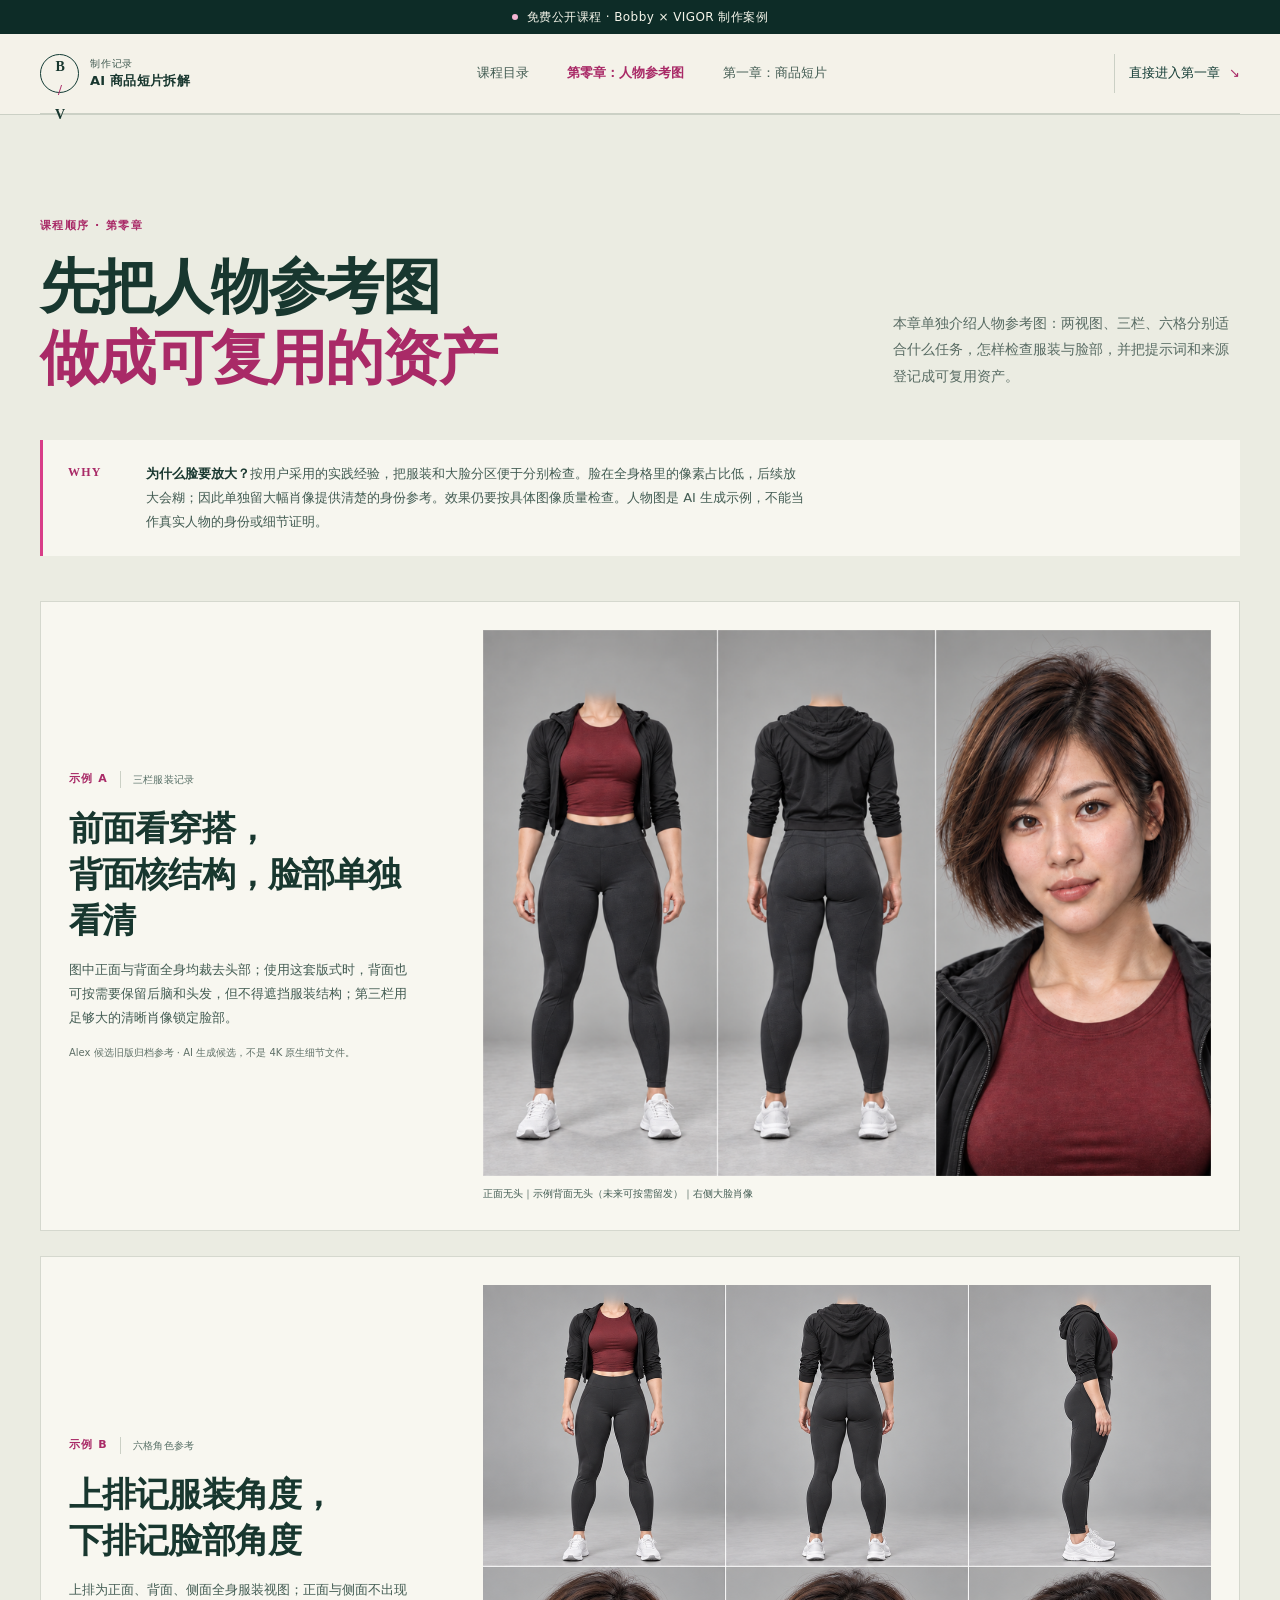
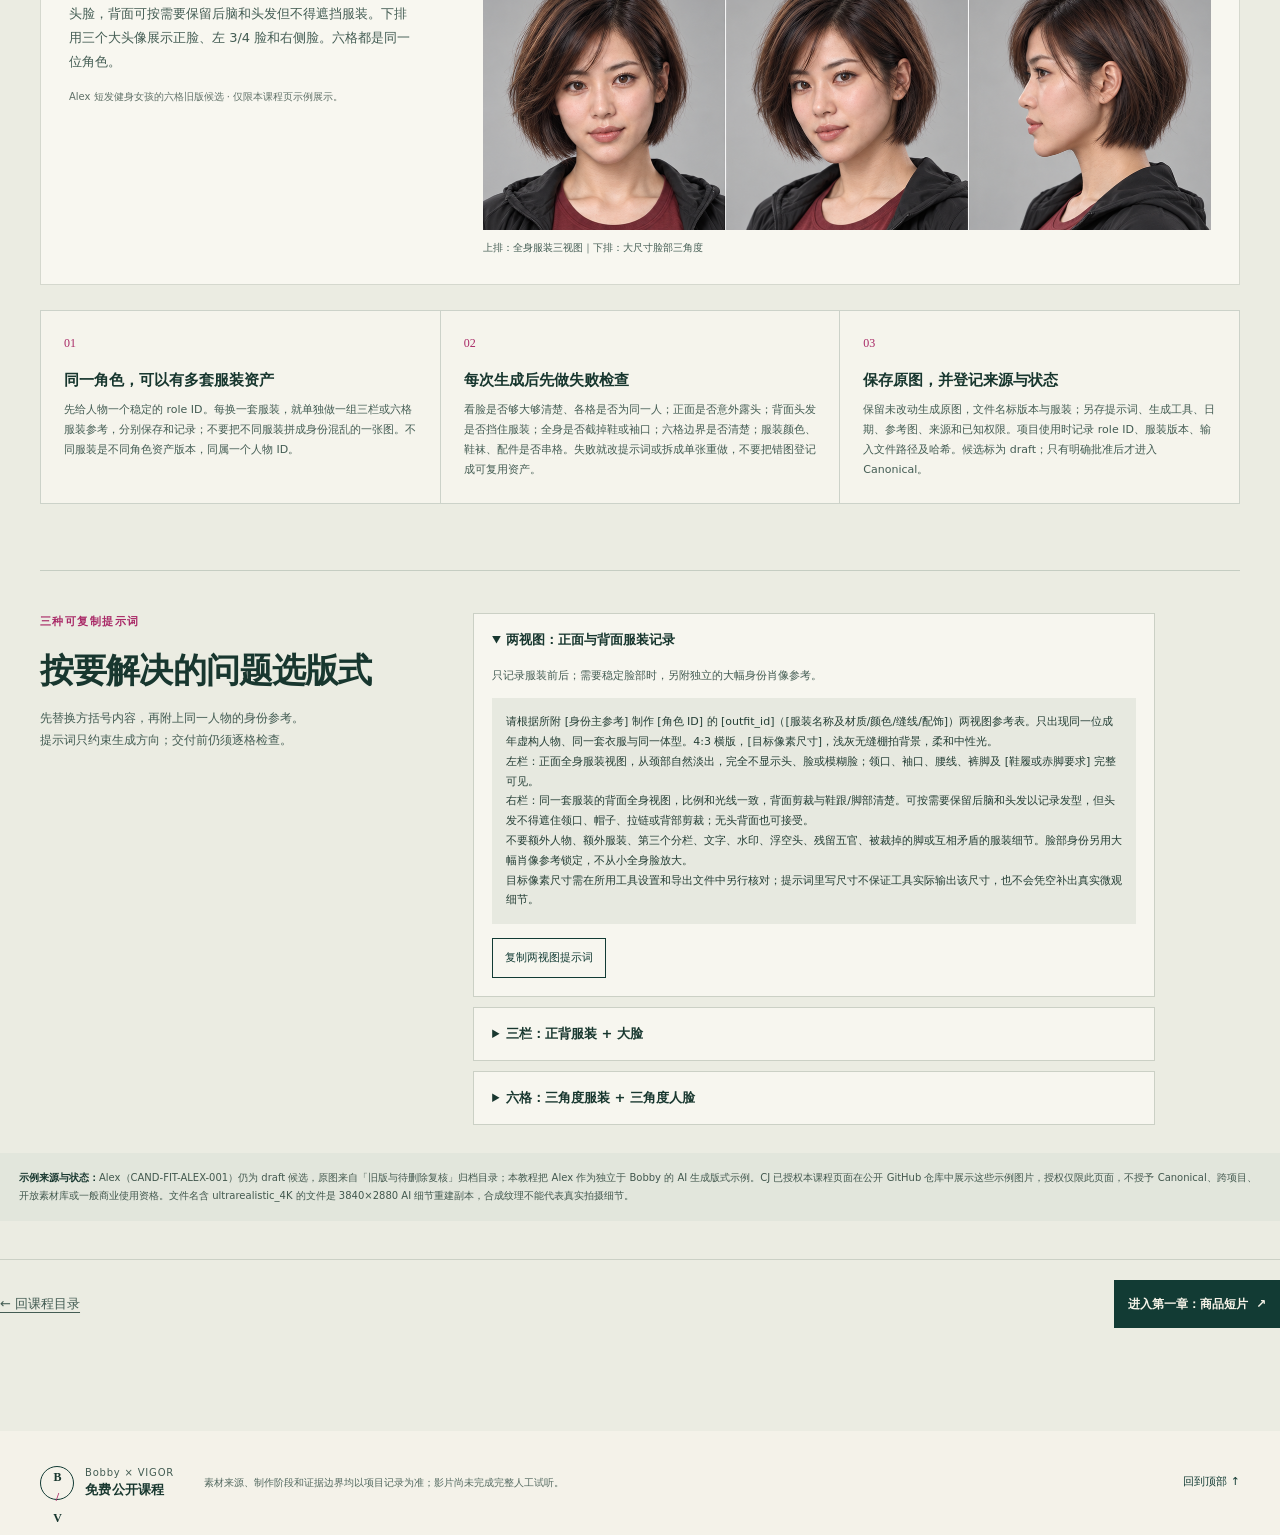
==== chapter-0.html @ bf4fc1f7 "Split free course into overview and two chapters" ====
<!doctype html>
<html lang="zh-Hans">
<head>
  <meta charset="utf-8">
  <meta name="viewport" content="width=device-width, initial-scale=1">
  <meta name="theme-color" content="#123b34">
  <meta name="description" content="免费课程第零章：学习两视图、三栏、六格人物参考图，保存提示词并检查可复用资产。">
  <title>第零章｜人物参考图做成可复用资产</title>
  <link rel="stylesheet" href="styles.css">
  <script src="script.js" defer></script>
</head>
<body>
  <a class="skip-link" href="#main">跳到正文</a>
  <div class="local-banner"><span class="local-dot" aria-hidden="true"></span>免费公开课程 · Bobby × VIGOR 制作案例</div>
  <header class="site-header">
    <a class="wordmark" href="index.html" aria-label="返回课程目录"><span class="wordmark-mark" aria-hidden="true">B<span>/</span>V</span><span class="wordmark-copy">制作记录<strong>AI 商品短片拆解</strong></span></a>
    <nav class="main-nav" aria-label="课程导航">
      <a href="index.html">课程目录</a>
      <a href="chapter-0.html" aria-current="page">第零章：人物参考图</a>
      <a href="chapter-1.html">第一章：商品短片</a>
    </nav>
    <a class="header-cta" href="chapter-1.html">直接进入第一章 <span aria-hidden="true">↘</span></a>
  </header>
  <main id="main">
<section class="chapter-zero" id="top" aria-labelledby="chapter0-title">
      <div class="page-wrap">
        <div class="section-heading chapter-heading">
          <div><p class="section-kicker">课程顺序 · 第零章</p><h1 id="chapter0-title">先把人物参考图<br><em>做成可复用的资产</em></h1></div>
          <p class="section-intro">本章单独介绍人物参考图：两视图、三栏、六格分别适合什么任务，怎样检查服装与脸部，并把提示词和来源登记成可复用资产。</p>
        </div>
        <div class="chapter-reason"><span class="reason-mark" aria-hidden="true">WHY</span><p><strong>为什么脸要放大？</strong>按用户采用的实践经验，把服装和大脸分区便于分别检查。脸在全身格里的像素占比低，后续放大会糊；因此单独留大幅肖像提供清楚的身份参考。效果仍要按具体图像质量检查。人物图是 AI 生成示例，不能当作真实人物的身份或细节证明。</p></div>
        <div class="reference-example-grid">
          <article class="reference-example">
            <div class="example-copy"><p class="comparison-index">示例 A <span>三栏服装记录</span></p><h2>前面看穿搭，<br>背面核结构，脸部单独看清</h2><p>图中正面与背面全身均裁去头部；使用这套版式时，背面也可按需要保留后脑和头发，但不得遮挡服装结构；第三栏用足够大的清晰肖像锁定脸部。</p><small>Alex 候选旧版归档参考 · AI 生成候选，不是 4K 原生细节文件。</small></div>
            <figure class="example-image"><button class="image-zoom" type="button" data-image="assets/Alex_旧版三栏候选示例_4K重建.png" data-caption="Alex 短发健身女孩的旧版三栏参考。归档候选示例；ultrarealistic_4K 文件是 AI 细节重建副本，并非原生真实 4K 拍摄素材。" aria-label="放大查看 Alex 旧版三栏服装参考"><img src="assets/Alex_旧版三栏候选示例_4K重建.png" alt="Alex 候选三栏参考：左侧正面与中间背面全身服装视图都裁去头部，右侧是较大的正面脸部肖像。" loading="lazy"></button><figcaption>正面无头｜示例背面无头（未来可按需留发）｜右侧大脸肖像</figcaption></figure>
          </article>
          <article class="reference-example">
            <div class="example-copy"><p class="comparison-index">示例 B <span>六格角色参考</span></p><h2>上排记服装角度，<br>下排记脸部角度</h2><p>上排为正面、背面、侧面全身服装视图；正面与侧面不出现头脸，背面可按需要保留后脑和头发但不得遮挡服装。下排用三个大头像展示正脸、左 3/4 脸和右侧脸。六格都是同一位角色。</p><small>Alex 短发健身女孩的六格旧版候选 · 仅限本课程页示例展示。</small></div>
            <figure class="example-image"><button class="image-zoom" type="button" data-image="assets/Alex_旧版六格候选示例.png" data-caption="Alex 短发健身女孩的六格旧版归档候选示例：上三格服装视图，下三格清晰脸部视图。该候选仍为 draft。" aria-label="放大查看 Alex 六格人物参考"><img src="assets/Alex_旧版六格候选示例.png" alt="Alex 候选六格参考：上排为正面、背面和侧面全身服装图，示例上排的正面、背面和侧面都裁去头部；下排是同一位短发女性的正脸、左四分之三侧脸和右侧脸大头像。" loading="lazy"></button><figcaption>上排：全身服装三视图｜下排：大尺寸脸部三角度</figcaption></figure>
          </article>
        </div>
        <div class="asset-rule-grid">
          <article><span>01</span><h2>同一角色，可以有多套服装资产</h2><p>先给人物一个稳定的 role ID。每换一套服装，就单独做一组三栏或六格服装参考，分别保存和记录；不要把不同服装拼成身份混乱的一张图。不同服装是不同角色资产版本，同属一个人物 ID。</p></article>
          <article><span>02</span><h2>每次生成后先做失败检查</h2><p>看脸是否够大够清楚、各格是否为同一人；正面是否意外露头；背面头发是否挡住服装；全身是否截掉鞋或袖口；六格边界是否清楚；服装颜色、鞋袜、配件是否串格。失败就改提示词或拆成单张重做，不要把错图登记成可复用资产。</p></article>
          <article><span>03</span><h2>保存原图，并登记来源与状态</h2><p>保留未改动生成原图，文件名标版本与服装；另存提示词、生成工具、日期、参考图、来源和已知权限。项目使用时记录 role ID、服装版本、输入文件路径及哈希。候选标为 draft；只有明确批准后才进入 Canonical。</p></article>
        </div>
        <div class="prompt-lessons"><div><p class="section-kicker">三种可复制提示词</p><h2>按要解决的问题选版式</h2><p>先替换方括号内容，再附上同一人物的身份参考。提示词只约束生成方向；交付前仍须逐格检查。</p></div><div class="prompt-card-list">
  <details class="prompt-fold prompt-course" open>
    <summary>两视图：正面与背面服装记录</summary>
    <div class="prompt-content"><p>只记录服装前后；需要稳定脸部时，另附独立的大幅身份肖像参考。</p><pre>请根据所附 [身份主参考] 制作 [角色 ID] 的 [outfit_id]（[服装名称及材质/颜色/缝线/配饰]）两视图参考表。只出现同一位成年虚构人物、同一套衣服与同一体型。4:3 横版，[目标像素尺寸]，浅灰无缝棚拍背景，柔和中性光。
左栏：正面全身服装视图，从颈部自然淡出，完全不显示头、脸或模糊脸；领口、袖口、腰线、裤脚及 [鞋履或赤脚要求] 完整可见。
右栏：同一套服装的背面全身视图，比例和光线一致，背面剪裁与鞋跟/脚部清楚。可按需要保留后脑和头发以记录发型，但头发不得遮住领口、帽子、拉链或背部剪裁；无头背面也可接受。
不要额外人物、额外服装、第三个分栏、文字、水印、浮空头、残留五官、被裁掉的脚或互相矛盾的服装细节。脸部身份另用大幅肖像参考锁定，不从小全身脸放大。
目标像素尺寸需在所用工具设置和导出文件中另行核对；提示词里写尺寸不保证工具实际输出该尺寸，也不会凭空补出真实微观细节。</pre><button class="copy-button" type="button">复制两视图提示词</button><span class="copy-status" role="status" aria-live="polite"></span></div>
  </details>
  <details class="prompt-fold prompt-course">
    <summary>三栏：正背服装 + 大脸</summary>
    <div class="prompt-content"><p>正面和背面各记一套服装，大脸肖像独占一栏，不从全身小脸裁切放大。</p><pre>请根据所附 [身份主参考] 与 [本套服装参考]，制作 [角色 ID] 的 [outfit_id] 三栏人物参考表。4:3 横版，[目标像素尺寸]；浅灰无缝棚拍背景、柔和中性光。三栏均为同一位成年虚构人物、同一发型肤色体型、同一套 [服装名称及细节]。
左栏：正面全身服装，从颈部自然淡出，不出现头或脸；完整显示领口到 [鞋履或赤脚要求]。
中栏：背面全身服装，可按需要显示后脑和头发，但不能遮住衣服结构；正背的颜色、版型、配饰一致。
右栏：独立拍摄的大幅清晰头肩肖像，展示同一人的脸、发际线、眼睛、皮肤与发型；人脸占据这一整栏的主要空间，不是从全身小脸裁切放大。
不添加其他人、其他衣服、文字、水印、浮空头、残留五官或缺失的手脚；保持自然可信的解剖和布料纹理。目标像素尺寸需另在生成工具和导出文件中核对，不能只凭“4K”字样推定实际分辨率或真实细节。</pre><button class="copy-button" type="button">复制三栏提示词</button><span class="copy-status" role="status" aria-live="polite"></span></div>
  </details>
  <details class="prompt-fold prompt-course">
    <summary>六格：三角度服装 + 三角度人脸</summary>
    <div class="prompt-content"><p>上排负责全身穿搭角度；下排用三张清楚的大脸参考稳定身份。</p><pre>请根据所附 [身份主参考] 与 [本套服装参考]，制作 [角色 ID] 的 [outfit_id] 六格参考表。4:3 横版，[目标像素尺寸]，严格 3 列 × 2 行，浅灰无缝棚拍背景、柔和中性光。六格只呈现同一位成年虚构人物、同一套 [服装名称及细节]、同一体型发型肤色。
上排为服装全身：左为正面，颈部以上自然淡出，完全无头无脸；中为背面，可按需要显示后脑和头发，但不能遮住领口、帽子或背部结构；右为侧面，颈部以上自然淡出、无脸。三格都要完整显示脚与 [鞋履或赤脚要求]，衣服颜色、版型、缝线、配饰互相一致。
下排为同一人的大幅清晰头肩肖像：正脸、左 3/4 脸、右侧脸。每张脸都足够大，可检查五官、发际线和皮肤细节；三张不是同一照片机械旋转，也不是从小全身脸放大。
不要文字、水印、额外人物、额外衣服、错格、浮空头、残留五官或裁掉的脚。逐格检查正面无头、背面头发不挡衣服、侧面无脸、脚部完整，三张大脸身份一致且足够清晰。目标像素尺寸需另在工具和导出文件中确认；AI 放大或重绘带来的纹理是合成细节。</pre><button class="copy-button" type="button">复制六格提示词</button><span class="copy-status" role="status" aria-live="polite"></span></div>
  </details>
</div>

        </div></div>
        <p class="example-rights-note"><strong>示例来源与状态：</strong>Alex（CAND-FIT-ALEX-001）仍为 draft 候选，原图来自「旧版与待删除复核」归档目录；本教程把 Alex 作为独立于 Bobby 的 AI 生成版式示例。CJ 已授权本课程页面在公开 GitHub 仓库中展示这些示例图片，授权仅限此页面，不授予 Canonical、跨项目、开放素材库或一般商业使用资格。文件名含 ultrarealistic_4K 的文件是 3840×2880 AI 细节重建副本，合成纹理不能代表真实拍摄细节。</p>
      </div>
        <div class="chapter-next-links"><a class="text-link" href="index.html">← 回课程目录</a><a class="button button-light" href="chapter-1.html">进入第一章：商品短片 <span aria-hidden="true">↗</span></a></div>
    </section>
  </main>
<footer class="site-footer page-wrap">
    <a class="wordmark footer-wordmark" href="#top"><span class="wordmark-mark" aria-hidden="true">B<span>/</span>V</span><span class="wordmark-copy">Bobby × VIGOR<strong>免费公开课程</strong></span></a>
    <p>素材来源、制作阶段和证据边界均以项目记录为准；影片尚未完成完整人工试听。</p>
    <a href="#top" class="back-top">回到顶部 ↑</a>
  </footer>
<dialog class="image-dialog" aria-label="图片放大查看">
    <div class="dialog-toolbar"><p class="dialog-caption">查看项目图片</p><button class="dialog-close" type="button" aria-label="关闭图片查看">关闭 <span aria-hidden="true">×</span></button></div>
    <img class="dialog-image" alt="">
  </dialog>
  <noscript><p class="noscript-note">图片放大和复制提示词需要开启 JavaScript；页面正文和影片控制仍可使用。</p></noscript>
</body>
</html>
---- styles.css ----
:root {
  color-scheme: light;
  --paper: #f4f2e9;
  --paper-deep: #e8e7dc;
  --ink: #18372f;
  --ink-soft: #435c53;
  --forest: #123b34;
  --forest-deep: #0d2c27;
  --forest-light: #dce7df;
  --pink: #d83d88;
  --pink-deep: #a92a67;
  --sky: #adcbd2;
  --line: #cbd0c5;
  --max: 1200px;
  --serif: "Noto Serif CJK SC", "Source Han Serif SC", "Songti SC", "STSong", Georgia, serif;
  --sans: system-ui, -apple-system, BlinkMacSystemFont, "Segoe UI", "Microsoft YaHei", sans-serif;
}

* { box-sizing: border-box; }
html { scroll-behavior: smooth; scroll-padding-top: 24px; }
body {
  margin: 0;
  background: var(--paper);
  color: var(--ink);
  font-family: var(--sans);
  font-size: 16px;
  line-height: 1.7;
  text-rendering: optimizeLegibility;
}
::selection { background: var(--forest); color: var(--paper); }
button, a { font: inherit; }
a { color: inherit; text-underline-offset: .22em; }
a:hover { text-decoration-thickness: 2px; }
button:focus-visible, a:focus-visible, summary:focus-visible, video:focus-visible {
  outline: 3px solid var(--pink-deep);
  outline-offset: 4px;
}
img, video { display: block; max-width: 100%; }
figure { margin: 0; }
.page-wrap { width: min(var(--max), calc(100% - 72px)); margin-inline: auto; }
.skip-link {
  position: absolute; z-index: 20; left: 16px; top: 8px; transform: translateY(-160%);
  padding: 10px 14px; background: var(--forest); color: var(--paper); border-radius: 2px;
}
.skip-link:focus { transform: translateY(0); }
.local-banner {
  display: flex; justify-content: center; align-items: center; gap: 9px;
  min-height: 34px; padding: 5px 16px; background: var(--forest-deep); color: #f5f5ea;
  font-size: 12px; letter-spacing: .035em; text-align: center;
}
.local-dot { width: 6px; height: 6px; flex: none; border-radius: 50%; background: #f4b5d3; }
.site-header {
  width: min(var(--max), calc(100% - 72px)); height: 80px; margin-inline: auto;
  display: flex; align-items: center; justify-content: space-between; gap: 24px;
  border-bottom: 1px solid var(--line);
}
.wordmark { display: inline-flex; align-items: center; gap: 11px; text-decoration: none; flex: none; }
.wordmark-mark {
  display: grid; place-items: center; width: 39px; height: 39px; border: 1px solid var(--forest);
  border-radius: 50%; font-family: var(--serif); font-size: 14px; font-weight: 700; letter-spacing: -.08em;
}
.wordmark-mark span { color: var(--pink-deep); }
.wordmark-copy { display: flex; flex-direction: column; color: var(--ink-soft); font-size: 10px; line-height: 1.3; letter-spacing: .08em; }
.wordmark-copy strong { margin-top: 3px; color: var(--ink); font-size: 13px; letter-spacing: .02em; }
.main-nav { display: flex; align-items: center; gap: clamp(20px, 3vw, 44px); }
.main-nav a { color: var(--ink-soft); text-decoration: none; font-size: 13px; }
.main-nav a:hover { color: var(--pink-deep); }
.header-cta { padding: 8px 0 8px 14px; border-left: 1px solid var(--line); color: var(--forest); font-size: 13px; text-decoration: none; white-space: nowrap; }
.header-cta span { padding-left: 5px; color: var(--pink-deep); }

.hero {
  display: grid; grid-template-columns: minmax(0, .94fr) minmax(0, 1.06fr); gap: clamp(40px, 7vw, 95px);
  align-items: center; padding-block: clamp(64px, 8.5vw, 112px) clamp(86px, 10vw, 136px);
}
.hero-kicker, .section-kicker {
  margin: 0 0 16px; color: var(--pink-deep); font-size: 11px; font-weight: 700; letter-spacing: .13em; text-transform: uppercase;
}
.hero-kicker { display: flex; align-items: center; gap: 12px; }
.kicker-rule { width: 38px; height: 1px; background: var(--pink-deep); }
h1, h2, h3, p { margin-top: 0; }
h1, h2, .hero-stamp b { font-family: var(--serif); font-weight: 600; }
.hero h1 {
  max-width: 650px; margin-bottom: 24px; font-size: clamp(47px, 5.7vw, 74px); line-height: 1.16; letter-spacing: -.045em;
}
h1 em, h2 em { color: var(--pink-deep); font-style: normal; }
.hero-deck { max-width: 50ch; margin-bottom: 28px; color: var(--ink-soft); font-size: 17px; line-height: 1.8; }
.hero-actions { display: flex; align-items: center; gap: 24px; flex-wrap: wrap; }
.button { min-height: 48px; display: inline-flex; align-items: center; justify-content: center; gap: 14px; padding: 0 19px; text-decoration: none; font-size: 13px; font-weight: 700; }
.button-light { background: var(--forest); color: #fffdf4; }
.button-light:hover { background: var(--forest-deep); }
.text-link { color: var(--ink-soft); font-size: 13px; text-underline-offset: 4px; }
.timeline-note { margin-top: 45px; padding-top: 19px; border-top: 1px solid var(--line); }
.timeline-track { display: grid; grid-template-columns: repeat(4, 1fr); height: 4px; margin-bottom: 12px; background: #d7d8ce; }
.timeline-track i { position: relative; background: var(--forest); }
.timeline-track i:not(:last-child)::after { content: ""; position: absolute; top: -3px; right: -1px; width: 10px; height: 10px; border: 2px solid var(--paper); border-radius: 50%; background: var(--pink); }
.timeline-labels { display: grid; grid-template-columns: repeat(4, 1fr); gap: 8px; }
.timeline-labels span { color: var(--ink-soft); font-size: 10px; line-height: 1.5; }
.timeline-labels b { display: block; margin-bottom: 2px; color: var(--ink); font-size: 12px; font-variant-numeric: tabular-nums; }
.timeline-note small { display: block; margin-top: 12px; color: #52685f; font-size: 10px; }
.hero-visual { position: relative; min-height: 470px; display: grid; grid-template-columns: 1.18fr .82fr; gap: 14px; align-items: center; }
.photo-frame { position: relative; padding: 8px; background: #fffef7; box-shadow: 0 18px 45px rgb(24 55 47 / .12); }
.photo-frame .image-zoom { background: #e8eee8; }
.hero-portrait { z-index: 1; transform: rotate(-2deg); align-self: start; margin-top: 28px; }
.hero-portrait img { aspect-ratio: 16 / 9; object-fit: cover; }
.hero-output { z-index: 2; transform: rotate(2deg); align-self: end; margin-bottom: 30px; }
.hero-output img { aspect-ratio: 9 / 16; object-fit: cover; }
.photo-frame figcaption { display: flex; justify-content: space-between; gap: 6px; padding: 8px 2px 0; color: var(--ink-soft); font-size: 9px; line-height: 1.4; }
.photo-frame figcaption span { color: var(--pink-deep); font-weight: 700; white-space: nowrap; }
.hero-stamp {
  position: absolute; z-index: 3; left: 44%; top: 43%; width: 136px; height: 136px; padding: 18px 12px;
  display: flex; align-items: center; justify-content: center; flex-direction: column;
  border: 1px solid rgb(244 242 233 / .55); border-radius: 50%; background: var(--forest); color: #f8f5eb;
  box-shadow: 0 8px 20px rgb(18 59 52 / .18); text-align: center; transform: rotate(-8deg);
}
.hero-stamp span { font-size: 10px; letter-spacing: .08em; }
.hero-stamp b { color: #f3a8cd; font-size: 25px; line-height: 1.2; }
.hero-stamp i { max-width: 14ch; margin-top: 6px; font-size: 9px; font-style: normal; line-height: 1.4; }
.image-zoom { position: relative; display: block; width: 100%; padding: 0; overflow: hidden; border: 0; background: #e7e8df; color: inherit; cursor: zoom-in; text-align: left; }
.image-zoom img { width: 100%; height: auto; transition: transform .3s ease; }
.image-zoom:hover img { transform: scale(1.018); }

.section-dark { background: var(--forest); color: #f6f3e9; }
.video-section { padding-block: clamp(72px, 8vw, 110px) clamp(74px, 8vw, 108px); }
.section-heading { display: flex; align-items: end; justify-content: space-between; gap: 50px; margin-bottom: 46px; }
.section-heading h1, .section-heading h2 { margin: 0; font-size: clamp(38px, 5vw, 59px); line-height: 1.2; letter-spacing: -.035em; }
.section-intro { max-width: 39ch; margin: 0 0 4px; color: #586b63; font-size: 14px; line-height: 1.9; }
.heading-inverse .section-kicker { color: #f2a3c9; }
.heading-inverse h2 { color: #f7f4e9; }
.heading-inverse h2 em { color: #f2a3c9; }
.heading-inverse .section-intro { color: #e0e8df; }
.film-grid { display: grid; grid-template-columns: repeat(2, minmax(0, 1fr)); gap: clamp(28px, 6vw, 82px); }
.film-entry { min-width: 0; }
.film-meta { display: flex; align-items: center; justify-content: space-between; gap: 10px; margin-bottom: 13px; color: #d5e0d6; font-size: 11px; }
.film-stage { color: #f2a3c9; font-weight: 700; letter-spacing: .08em; }
.film-entry-final .film-stage { color: #f2a3c9; }
.video-shell { position: relative; width: min(100%, 340px); margin-inline: auto; overflow: hidden; background: #0b211c; box-shadow: 0 20px 36px rgb(0 0 0 / .16); }
.video-shell video { width: 100%; aspect-ratio: 9 / 16; object-fit: contain; background: #0b211c; }
.video-corner { position: absolute; top: 12px; left: 12px; padding: 4px 8px; background: #e7e5da; color: var(--forest); font-size: 10px; font-weight: 700; pointer-events: none; }
.video-corner-final { background: #f3a8cd; }
.film-entry h3 { max-width: 34ch; margin: 22px 0 8px; color: #f6f3e9; font-family: var(--serif); font-size: clamp(20px, 2.2vw, 25px); font-weight: 600; line-height: 1.45; }
.film-entry p { max-width: 54ch; margin-bottom: 13px; color: #e0e8df; font-size: 13px; line-height: 1.8; }
.film-takeaway { display: flex; gap: 9px; align-items: baseline; color: #f2a3c9; font-size: 12px; }
.film-takeaway span { font-size: 17px; }
.video-footnote { margin: 40px 0 0; padding-top: 14px; border-top: 1px solid rgb(229 236 226 / .25); color: #d9e4db; font-size: 11px; }

.difference-section { padding-block: clamp(78px, 9vw, 126px) clamp(88px, 10vw, 140px); }
.difference-section > .section-heading { margin-bottom: 68px; }
.comparison { display: grid; grid-template-columns: minmax(225px, .72fr) minmax(0, 1.28fr); gap: clamp(30px, 6vw, 80px); padding-block: 34px 52px; border-top: 1px solid var(--line); }
.comparison-copy { align-self: center; }
.comparison-index { display: flex; align-items: center; gap: 12px; margin-bottom: 17px; color: var(--pink-deep); font-size: 11px; font-weight: 800; letter-spacing: .1em; }
.comparison-index span { padding-left: 12px; border-left: 1px solid var(--line); color: #587067; font-size: 10px; font-weight: 500; letter-spacing: .03em; }
.comparison h3 { margin-bottom: 13px; font-family: var(--serif); font-size: clamp(23px, 2.6vw, 31px); font-weight: 600; line-height: 1.45; letter-spacing: -.025em; }
.comparison-copy > p:not(.comparison-index) { max-width: 43ch; margin-bottom: 12px; color: var(--ink-soft); font-size: 13px; line-height: 1.9; }
.comparison-copy .caption-source { padding-top: 12px; border-top: 1px solid var(--line); color: #52685f !important; font-size: 11px !important; }
.comparison-visual { min-width: 0; }
.comparison-wide { padding: 8px; border: 1px solid var(--line); background: #eeeee5; }
.comparison-wide .image-zoom img { width: 100%; aspect-ratio: 720 / 696; object-fit: contain; }
.zoom-hint { position: absolute; right: 10px; bottom: 10px; padding: 4px 8px; background: var(--forest); color: #fffdf4; font-size: 10px; opacity: .95; }
.comparison-wide figcaption { display: flex; justify-content: space-between; flex-wrap: wrap; gap: 4px 16px; padding: 9px 3px 1px; color: var(--ink-soft); font-size: 10px; }
.comparison-wide figcaption span { color: var(--ink); font-weight: 700; }
.comparison-product { grid-template-columns: minmax(225px, .72fr) minmax(0, 1.28fr); }
.pair-grid { display: grid; grid-template-columns: 1fr 1fr; gap: clamp(14px, 2.5vw, 30px); align-items: start; }
.pair-figure { min-width: 0; }
.pair-figure .image-zoom { border-bottom: 2px solid var(--forest); }
.pair-figure:first-child .image-zoom img { aspect-ratio: 1 / 1; object-fit: contain; background: #fff; }
.pair-figure:nth-child(2) .image-zoom img { aspect-ratio: 1672 / 941; object-fit: contain; background: #fff; }
.pair-figure figcaption, .reference-tile figcaption, .output-tile figcaption, .step-photo figcaption, .edit-stills figcaption, .ratio-image figcaption { padding-top: 9px; color: var(--ink-soft); font-size: 11px; line-height: 1.6; }
.pair-tag { display: inline-block; margin-right: 6px; color: var(--forest); font-size: 10px; font-weight: 800; }
.pair-tag-pink { color: var(--pink-deep); }
.comparison-scene { grid-template-columns: minmax(225px, .72fr) minmax(0, 1.28fr); }
.scene-pair { display: grid; grid-template-columns: minmax(0, 1.1fr) 28px minmax(130px, .7fr); align-items: center; gap: 12px; }
.reference-stack { display: grid; gap: 12px; }
.reference-tile { display: grid; grid-template-columns: minmax(100px, .72fr) 1fr; align-items: center; gap: 12px; }
.reference-tile .image-zoom { border: 1px solid var(--line); }
.reference-tile:first-child .image-zoom img { aspect-ratio: 2752 / 1536; object-fit: cover; }
.reference-tile:nth-child(2) .image-zoom img { aspect-ratio: 16 / 9; object-fit: cover; }
.reference-tile figcaption { padding: 0; color: var(--ink); font-weight: 700; }
.compare-arrow { display: grid; place-items: center; width: 28px; height: 28px; border: 1px solid var(--pink-deep); border-radius: 50%; color: var(--pink-deep); font-size: 16px; }
.output-tile .image-zoom { border: 1px solid var(--line); }
.output-tile .image-zoom img { aspect-ratio: 9 / 16; object-fit: cover; }
.output-tile figcaption { max-width: 25ch; }
.ratio-note { display: grid; grid-template-columns: minmax(140px, .3fr) 1fr; gap: clamp(26px, 6vw, 72px); align-items: center; margin-top: 28px; padding: 28px clamp(24px, 5vw, 58px); background: #e9ece2; }
.ratio-image { width: 100%; max-width: 200px; max-height: 300px; justify-self: center; overflow: hidden; background: #fff; }
.ratio-image .image-zoom img { width: 100%; max-height: 300px; object-fit: contain; }
.ratio-note .section-kicker { margin-bottom: 9px; }
.ratio-note h3 { margin-bottom: 10px; font-family: var(--serif); font-size: clamp(21px, 2.5vw, 29px); font-weight: 600; line-height: 1.5; }
.ratio-note p:last-child { max-width: 61ch; margin-bottom: 0; color: var(--ink-soft); font-size: 13px; }

.method-section { padding-block: clamp(76px, 8vw, 112px) clamp(84px, 9vw, 125px); background: #e9ece2; }
.method-heading { margin-bottom: 36px; }
.steps { margin: 0; padding: 0; list-style: none; border-top: 1px solid #bfc9bd; }
.step { display: grid; grid-template-columns: 235px minmax(0, 1fr); gap: clamp(24px, 6vw, 76px); padding: 34px 0 40px; border-bottom: 1px solid #bfc9bd; }
.step-index { position: relative; align-self: start; display: flex; flex-direction: column; padding-left: 49px; }
.step-index > span { position: absolute; left: 0; top: -7px; color: var(--pink-deep); font-family: var(--serif); font-size: 29px; font-weight: 700; font-variant-numeric: tabular-nums; }
.step-index b { color: var(--ink); font-size: 14px; }
.step-index i { margin-top: 5px; color: #5e736a; font-family: Georgia, serif; font-size: 11px; font-style: italic; }
.step-body { min-width: 0; }
.step-lede { max-width: 67ch; }
.step-lede h3 { margin: 0 0 9px; font-family: var(--serif); font-size: clamp(22px, 2.7vw, 30px); font-weight: 600; line-height: 1.45; }
.step-lede > p { margin-bottom: 20px; color: var(--ink-soft); font-size: 14px; line-height: 1.85; }
.step-detail-grid { display: grid; grid-template-columns: repeat(4, minmax(0, 1fr)); gap: 0 18px; margin-top: 23px; border-top: 1px solid #bdc8bc; }
.step-detail-grid > div { padding-top: 12px; }
.step-detail-grid b { color: var(--pink-deep); font-size: 10px; letter-spacing: .04em; }
.step-detail-grid p { margin: 5px 0 0; color: var(--ink-soft); font-size: 11px; line-height: 1.65; }
.step-photo { width: min(100%, 470px); margin: 14px 0 6px; }
.step-photo .image-zoom { border: 1px solid #c8d0c4; }
.step-photo .image-zoom img { aspect-ratio: 1672 / 941; object-fit: contain; background: #fff; }
.step-photo-wide { width: min(100%, 610px); }
.step-photo-wide .image-zoom img { aspect-ratio: 720 / 696; object-fit: contain; }
.proof-inline { margin: 18px 0 0; padding: 11px 14px; background: #dce7df; color: var(--ink-soft); font-size: 11px; line-height: 1.7; }
.proof-inline strong { color: var(--ink); }
.reference-gap { display: grid; grid-template-columns: minmax(0, 1fr) minmax(150px, 190px); gap: 22px; margin: 25px 0 0; padding: 20px; border: 1px solid #bfc9bd; background: #f5f4ed; }
.reference-gap-kicker { margin: 0 0 5px; color: var(--pink-deep); font-size: 10px; font-weight: 700; letter-spacing: .04em; }
.reference-gap h4 { margin: 0 0 9px; color: var(--forest); font-family: var(--serif); font-size: clamp(19px, 2.2vw, 25px); font-weight: 600; line-height: 1.4; }
.reference-gap-copy > p:not(.reference-gap-kicker) { margin: 0; color: var(--ink-soft); font-size: 12px; line-height: 1.75; }
.reference-shot-list { display: grid; gap: 0; margin: 13px 0 0; padding: 0; list-style: none; }
.reference-shot-list li { display: grid; grid-template-columns: 76px minmax(0, 1fr); gap: 10px; padding: 8px 0; border-top: 1px solid #d5ddd1; color: var(--ink-soft); font-size: 11px; line-height: 1.6; }
.reference-shot-list b { color: var(--forest); }
.reference-gap-still { align-self: start; margin: 0; }
.reference-gap-still .image-zoom { border: 1px solid #c8d0c4; }
.reference-gap-still .image-zoom img { width: 100%; aspect-ratio: 4 / 5; object-fit: cover; object-position: center 56%; }
.reference-gap-still figcaption { padding-top: 8px; color: var(--ink-soft); font-size: 10px; line-height: 1.6; }
.shot-ribbon { display: flex; flex-wrap: wrap; align-items: center; gap: 6px 11px; margin: 21px 0 11px; padding: 13px 15px; border: 1px solid #bdc8bc; background: #f4f2e9; color: var(--ink); font-size: 11px; }
.shot-ribbon i { color: var(--pink-deep); font-size: 17px; font-style: normal; }
.prompt-fold { max-width: 67ch; margin-top: 19px; border-top: 1px solid #bdc8bc; border-bottom: 1px solid #bdc8bc; }
.prompt-fold summary { padding: 12px 0; color: var(--forest); font-size: 12px; font-weight: 700; cursor: pointer; }
.prompt-content { padding: 2px 0 15px; }
.prompt-content p { margin: 0 0 10px; color: var(--ink-soft); font-size: 12px; line-height: 1.8; }
.copy-button { min-height: 40px; padding: 7px 12px; border: 1px solid var(--forest); background: transparent; color: var(--forest); cursor: pointer; font-size: 11px; }
.copy-button:hover { background: var(--forest); color: #fffdf4; }
.copy-status { display: inline-block; min-height: 1em; margin-left: 10px; color: var(--forest); font-size: 11px; }
.evidence-warning { max-width: 67ch; margin: 18px 0 0; padding: 13px 15px; background: #f3e9e8; color: #513a38; font-size: 11px; line-height: 1.75; }
.evidence-warning a { color: #772b4c; font-weight: 700; }
.edit-stills { display: grid; grid-template-columns: repeat(3, minmax(0, 1fr)); gap: 14px; margin: 14px 0 8px; }
.edit-stills .image-zoom { border: 1px solid #c8d0c4; }
.edit-stills img { aspect-ratio: 9 / 16; object-fit: cover; }

.checklist-section { display: grid; grid-template-columns: minmax(230px, .75fr) minmax(0, 1.25fr); gap: clamp(45px, 9vw, 120px); padding-block: clamp(82px, 9vw, 128px); }
.checklist-intro h2 { margin-bottom: 17px; font-family: var(--serif); font-size: clamp(35px, 4.3vw, 51px); font-weight: 600; line-height: 1.28; letter-spacing: -.035em; }
.checklist-intro > p:last-child { max-width: 34ch; color: var(--ink-soft); font-size: 13px; }
.checklist { margin: 0; padding: 0; list-style: none; border-top: 1px solid var(--line); }
.checklist li { display: grid; grid-template-columns: 37px 1fr 20px; align-items: center; gap: 10px; min-height: 65px; border-bottom: 1px solid var(--line); }
.checklist li > span { color: var(--pink-deep); font-family: Georgia, serif; font-size: 12px; font-variant-numeric: tabular-nums; }
.checklist li b { display: block; color: var(--ink); font-size: 13px; }
.checklist li small { display: block; color: var(--ink-soft); font-size: 11px; line-height: 1.5; }
.checklist li > i { color: #567167; font-size: 17px; font-style: normal; }

.resources-section { padding-block: clamp(62px, 7.5vw, 100px); }
.resource-layout { display: grid; grid-template-columns: minmax(0, .85fr) minmax(0, 1.15fr); gap: clamp(40px, 8vw, 115px); align-items: start; }
.resources-section .section-kicker { color: #f2a3c9; }
.resources-section h2 { margin-bottom: 20px; color: #f7f4e9; font-size: clamp(36px, 4.4vw, 53px); line-height: 1.28; letter-spacing: -.035em; }
.resources-section h2 em { color: #f2a3c9; }
.resource-lede { max-width: 38ch; color: #e0e8df; font-size: 13px; line-height: 1.8; }
.resource-list { border-top: 1px solid rgb(229 236 226 / .35); }
.resource-link { display: grid; grid-template-columns: 35px 1fr 24px; align-items: center; gap: 11px; min-height: 76px; border-bottom: 1px solid rgb(229 236 226 / .35); color: #f6f3e9; text-decoration: none; }
.resource-link > span:first-child { color: #f2a3c9; font-family: Georgia, serif; font-size: 12px; }
.resource-link b { display: block; font-size: 13px; }
.resource-link small { display: block; margin-top: 3px; color: #dbe5dc; font-size: 10px; line-height: 1.5; }
.resource-link > i { color: #f2a3c9; font-size: 17px; font-style: normal; text-align: right; }
.resource-link:hover b { text-decoration: underline; text-underline-offset: 4px; }
.resource-affiliate { background: rgb(255 255 255 / .035); }
.resource-disclaimer { max-width: 66ch; margin: 13px 0 0; color: #d2dfd5; font-size: 10px; line-height: 1.75; }
.site-footer { display: grid; grid-template-columns: auto 1fr auto; align-items: center; gap: 30px; min-height: 104px; }
.footer-wordmark .wordmark-mark { width: 34px; height: 34px; font-size: 12px; }
.site-footer > p { max-width: 60ch; margin: 0; color: #52685f; font-size: 10px; }
.back-top { color: var(--forest); font-size: 11px; text-decoration: none; white-space: nowrap; }
.image-dialog { width: min(94vw, 1060px); max-width: none; max-height: 94dvh; padding: 14px; border: 1px solid var(--line); background: #f4f2e9; color: var(--ink); box-shadow: 0 24px 90px rgb(0 0 0 / .3); }
.image-dialog::backdrop { background: rgb(7 20 16 / .82); }
.dialog-toolbar { display: flex; justify-content: space-between; align-items: center; gap: 15px; padding: 0 0 11px; }
.dialog-caption { margin: 0; color: var(--ink-soft); font-size: 12px; }
.dialog-close { min-width: 70px; min-height: 42px; padding: 7px 10px; border: 1px solid var(--forest); background: var(--forest); color: #fffdf4; cursor: pointer; font-size: 11px; }
.dialog-close span { padding-left: 6px; font-size: 17px; vertical-align: -1px; }
.dialog-image { max-width: 100%; max-height: calc(94dvh - 82px); margin-inline: auto; object-fit: contain; }
.noscript-note { padding: 12px 18px; background: #f8e9ef; color: var(--ink); font-size: 12px; }

.chapter-zero { padding-block: clamp(68px, 8vw, 108px); background: #ebece2; border-top: 1px solid var(--line); }
.chapter-heading h1, .chapter-heading h2 { max-width: 700px; }
.chapter-reason { display: grid; grid-template-columns: 58px 1fr; gap: 20px; align-items: start; margin: 0 0 45px; padding: 22px 25px; border-left: 3px solid var(--pink); background: #f7f6ef; }
.chapter-reason p { max-width: 80ch; margin: 0; color: var(--ink-soft); font-size: 13px; line-height: 1.85; }
.chapter-reason strong { color: var(--ink); }
.reason-mark { color: var(--pink-deep); font-family: Georgia, serif; font-size: 12px; font-weight: 700; letter-spacing: .1em; }
.reference-example-grid { display: grid; gap: 25px; }
.reference-example { display: grid; grid-template-columns: minmax(220px, .65fr) minmax(0, 1.35fr); gap: clamp(24px, 5vw, 68px); align-items: center; padding: 28px; background: #f8f7f0; border: 1px solid #d5d8ce; }
.example-copy h2, .prompt-lessons h2 { margin: 0 0 14px; font-family: var(--serif); font-size: clamp(24px, 3vw, 34px); line-height: 1.35; letter-spacing: -.025em; }
.example-copy p:not(.comparison-index) { margin: 0 0 14px; color: var(--ink-soft); font-size: 13px; line-height: 1.85; }
.example-copy small { display: block; color: #607168; font-size: 10px; line-height: 1.7; }
.example-image { min-width: 0; }
.example-image .image-zoom { background: #dfe1dd; }
.example-image img { max-height: 600px; width: 100%; object-fit: contain; }
.example-image figcaption { margin-top: 9px; color: var(--ink-soft); font-size: 10px; }
.asset-rule-grid { display: grid; grid-template-columns: repeat(3, minmax(0, 1fr)); gap: 1px; margin-top: 25px; background: #ccd2c9; border: 1px solid #ccd2c9; }
.asset-rule-grid article { padding: 22px 23px 24px; background: #f5f4ec; }
.asset-rule-grid article > span { display: block; margin-bottom: 15px; color: var(--pink-deep); font-family: Georgia, serif; font-size: 12px; }
.asset-rule-grid h2 { margin: 0 0 9px; font-size: 15px; line-height: 1.5; }
.asset-rule-grid p { margin: 0; color: var(--ink-soft); font-size: 11px; line-height: 1.8; }
.prompt-lessons { display: grid; grid-template-columns: minmax(210px, .65fr) minmax(0, 1.35fr); gap: clamp(24px, 5vw, 68px); margin-top: 66px; padding-top: 42px; border-top: 1px solid #c5cdc2; }
.prompt-lessons > div:first-child > p:last-child { max-width: 35ch; color: var(--ink-soft); font-size: 12px; line-height: 1.8; }
.prompt-card-list { display: grid; gap: 10px; }
.prompt-course { margin: 0; border: 1px solid #cbd0c5; background: #f7f6ef; }
.prompt-course summary { padding: 15px 18px; color: var(--ink); font-size: 13px; font-weight: 700; }
.prompt-course .prompt-content { padding: 0 18px 18px; }
.prompt-course .prompt-content > p { color: var(--ink-soft); font-size: 11px; }
.prompt-course pre { max-height: 270px; overflow: auto; margin: 12px 0; padding: 14px; background: #e7e9e0; color: #243e35; white-space: pre-wrap; overflow-wrap: anywhere; font: 11px/1.8 var(--sans); }
.prompt-course .copy-button { margin-top: 2px; }
.example-rights-note { margin: 28px 0 0; padding: 16px 19px; background: #e2e6dc; color: #42584e; font-size: 10px; line-height: 1.8; }
.example-rights-note strong { color: var(--ink); }
.chapter-one-band { padding-block: 65px 68px; background: var(--forest); color: #f5f4e9; }
.chapter-one-band .section-kicker { margin-bottom: 11px; color: #f2a3c9; }
.chapter-one-band h2 { margin: 0 0 14px; font-family: var(--serif); font-size: clamp(36px, 5vw, 56px); line-height: 1.24; }
.chapter-one-band h2 em { color: #f2a3c9; }
.chapter-one-band p:last-child { max-width: 65ch; margin: 0; color: #e0e8df; font-size: 13px; line-height: 1.8; }
@media (min-width: 1500px) {
  :root { --max: 1260px; }
}
@media (max-width: 900px) {
  .page-wrap, .site-header { width: min(var(--max), calc(100% - 48px)); }
  .main-nav { gap: 17px; }
  .main-nav a { font-size: 12px; }
  .hero { gap: 38px; }
  .hero-visual { min-height: 390px; }
  .hero-stamp { width: 112px; height: 112px; left: 41%; top: 42%; }
  .hero-stamp b { font-size: 21px; }
  .comparison { grid-template-columns: minmax(190px, .65fr) minmax(0, 1.35fr); gap: 30px; }
  .step { grid-template-columns: 185px minmax(0, 1fr); gap: 28px; }
  .step-detail-grid { grid-template-columns: repeat(2, minmax(0, 1fr)); }
  .step-detail-grid > div:nth-child(n+3) { margin-top: 9px; }
  .checklist-section { gap: 45px; }
}
@media (max-width: 680px) {
  .chapter-zero { padding-block: 60px 66px; }
  .chapter-heading { margin-bottom: 28px; }
  .chapter-heading h1, .chapter-heading h2 { font-size: clamp(36px, 10vw, 48px); }
  .chapter-reason { grid-template-columns: 1fr; gap: 7px; margin-bottom: 26px; padding: 17px; }
  .reference-example { grid-template-columns: 1fr; gap: 16px; padding: 17px; }
  .example-copy h2 { font-size: 24px; }
  .example-copy p:not(.comparison-index) { font-size: 12px; }
  .example-image img { max-height: none; }
  .asset-rule-grid { grid-template-columns: 1fr; }
  .asset-rule-grid article { padding: 18px; }
  .prompt-lessons { grid-template-columns: 1fr; gap: 14px; margin-top: 43px; padding-top: 30px; }
  .prompt-lessons h2 { font-size: 25px; }
  .prompt-course summary { padding: 13px 14px; font-size: 12px; }
  .prompt-course .prompt-content { padding: 0 14px 15px; }
  .prompt-course pre { max-height: 250px; font-size: 10px; }
  .example-rights-note { margin-top: 18px; padding: 14px; font-size: 9px; }
  .chapter-one-band { padding-block: 50px; }
  .chapter-one-band h2 { font-size: 37px; }
  body { font-size: 15px; }
  .page-wrap, .site-header { width: calc(100% - 36px); }
  .local-banner { min-height: 38px; font-size: 10px; line-height: 1.45; }
  .site-header { height: auto; min-height: 68px; gap: 12px; }
  .wordmark { gap: 8px; }
  .wordmark-mark { width: 34px; height: 34px; font-size: 12px; }
  .wordmark-copy { font-size: 9px; }
  .wordmark-copy strong { font-size: 11px; }
  .main-nav { order: 3; width: calc(100% + 36px); overflow-x: auto; gap: 22px; padding: 11px 18px 12px; border-top: 1px solid var(--line); scrollbar-width: thin; }
  .site-header { flex-wrap: wrap; }
  .main-nav a { flex: none; font-size: 11px; }
  .header-cta { margin-left: auto; padding-left: 10px; font-size: 11px; }
  .hero { grid-template-columns: 1fr; gap: 25px; padding-block: 56px 77px; }
  .hero-kicker { margin-bottom: 12px; font-size: 10px; }
  .hero h1 { margin-bottom: 16px; font-size: clamp(42px, 12vw, 57px); line-height: 1.18; }
  .hero-deck { max-width: 41ch; margin-bottom: 20px; font-size: 15px; }
  .hero-actions { gap: 16px; }
  .button { min-height: 46px; padding-inline: 14px; font-size: 12px; }
  .text-link { font-size: 11px; }
  .timeline-note { margin-top: 28px; padding-top: 14px; }
  .timeline-labels { grid-template-columns: repeat(2, 1fr); row-gap: 12px; }
  .timeline-labels span { font-size: 10px; }
  .timeline-note small { font-size: 9px; }
  .hero-visual { min-height: 350px; grid-template-columns: 1.08fr .78fr; gap: 9px; padding-inline: 3px; }
  .hero-portrait { margin-top: 12px; padding: 5px; }
  .hero-output { margin-bottom: 15px; padding: 5px; }
  .photo-frame figcaption { display: block; padding-top: 5px; font-size: 8px; }
  .photo-frame figcaption span { display: block; }
  .hero-stamp { width: 93px; height: 93px; left: 40%; top: 42%; padding: 10px 6px; }
  .hero-stamp span { font-size: 8px; }
  .hero-stamp b { font-size: 18px; }
  .hero-stamp i { margin-top: 3px; font-size: 7px; }
  .section-heading { display: block; margin-bottom: 30px; }
  .section-heading h1, .section-heading h2 { font-size: clamp(36px, 10vw, 47px); }
  .section-intro { max-width: 43ch; margin-top: 14px; font-size: 12px; }
  .video-section { padding-block: 62px 64px; }
  .film-grid { grid-template-columns: 1fr; gap: 48px; }
  .film-meta { font-size: 10px; }
  .video-shell { width: min(100%, 310px); }
  .film-entry h3 { margin-top: 17px; font-size: 22px; }
  .film-entry p { font-size: 12px; }
  .film-takeaway { font-size: 11px; }
  .video-footnote { margin-top: 29px; font-size: 10px; }
  .difference-section { padding-block: 65px 72px; }
  .difference-section > .section-heading { margin-bottom: 41px; }
  .comparison, .comparison-product, .comparison-scene { grid-template-columns: 1fr; gap: 21px; padding-block: 25px 37px; }
  .comparison-index { margin-bottom: 10px; }
  .comparison h3 { margin-bottom: 9px; font-size: 25px; }
  .comparison-copy > p:not(.comparison-index) { font-size: 12px; }
  .comparison-wide { padding: 5px; }
  .comparison-wide figcaption { display: block; font-size: 9px; }
  .comparison-wide figcaption span { display: block; }
  .pair-grid { gap: 10px; }
  .pair-figure figcaption { font-size: 9px; }
  .pair-tag { display: block; margin: 0 0 3px; }
  .scene-pair { grid-template-columns: minmax(0, 1fr) 22px minmax(110px, .7fr); gap: 7px; }
  .reference-stack { gap: 9px; }
  .reference-tile { grid-template-columns: 1fr; gap: 4px; }
  .reference-tile figcaption { font-size: 9px; }
  .compare-arrow { width: 22px; height: 22px; font-size: 13px; }
  .output-tile figcaption { font-size: 9px; }
  .output-tile .pair-tag { margin-bottom: 2px; }
  .ratio-note { grid-template-columns: 100px 1fr; gap: 18px; margin-top: 8px; padding: 20px 16px; }
  .ratio-image { max-height: 220px; }
  .ratio-image .image-zoom img { max-height: 220px; }
  .ratio-note .section-kicker { font-size: 9px; }
  .ratio-note h3 { font-size: 19px; }
  .ratio-note p:last-child { font-size: 10px; line-height: 1.7; }
  .method-section { padding-block: 64px 70px; }
  .method-heading { margin-bottom: 27px; }
  .step { grid-template-columns: 1fr; gap: 12px; padding: 26px 0 31px; }
  .step-index { min-height: 27px; padding-left: 42px; }
  .step-index > span { top: -7px; font-size: 25px; }
  .step-index b { font-size: 12px; }
  .step-index i { display: none; }
  .step-lede h3 { font-size: 22px; }
  .step-lede > p { margin-bottom: 13px; font-size: 12px; }
  .step-detail-grid { gap: 0 12px; margin-top: 17px; }
  .step-detail-grid > div { padding-top: 10px; }
  .step-detail-grid b { font-size: 9px; }
  .step-detail-grid p { font-size: 10px; }
  .step-detail-grid > div:nth-child(n+3) { margin-top: 6px; }
  .step-photo { width: 100%; margin-top: 9px; }
  .step-photo figcaption { font-size: 9px; }
  .reference-gap { grid-template-columns: 1fr; gap: 14px; margin-top: 17px; padding: 14px; }
  .reference-gap h4 { font-size: 20px; }
  .reference-gap-copy > p:not(.reference-gap-kicker) { font-size: 12px; }
  .reference-shot-list li { grid-template-columns: 72px minmax(0, 1fr); gap: 8px; font-size: 11px; }
  .reference-gap-still { max-width: 260px; }
  .shot-ribbon { gap: 3px 7px; margin-top: 14px; padding: 10px; font-size: 9px; }
  .shot-ribbon i { font-size: 13px; }
  .prompt-fold summary { font-size: 11px; }
  .prompt-content p { font-size: 11px; }
  .evidence-warning, .proof-inline { font-size: 10px; }
  .edit-stills { gap: 8px; }
  .edit-stills figcaption { font-size: 9px; }
  .checklist-section { grid-template-columns: 1fr; gap: 22px; padding-block: 66px; }
  .checklist-intro h2 { font-size: 39px; }
  .checklist-intro > p:last-child { font-size: 12px; }
  .checklist li { grid-template-columns: 28px 1fr 16px; gap: 7px; min-height: 62px; }
  .checklist li b { font-size: 12px; }
  .checklist li small { font-size: 10px; }
  .resources-section { padding-block: 61px; }
  .resource-layout { grid-template-columns: 1fr; gap: 23px; }
  .resources-section h2 { font-size: 39px; }
  .resource-lede { font-size: 12px; }
  .resource-link { grid-template-columns: 25px 1fr 18px; min-height: 73px; gap: 8px; }
  .resource-link b { font-size: 12px; }
  .resource-link small { font-size: 9px; }
  .resource-disclaimer { font-size: 9px; }
  .site-footer { grid-template-columns: 1fr auto; gap: 8px 20px; min-height: 120px; padding-block: 20px; }
  .site-footer > p { grid-column: 1 / -1; grid-row: 2; font-size: 9px; }
  .back-top { grid-column: 2; grid-row: 1; }
  .image-dialog { width: calc(100vw - 18px); padding: 8px; }
  .dialog-toolbar { padding-bottom: 8px; }
  .dialog-caption { font-size: 10px; }
  .dialog-close { min-width: 66px; min-height: 40px; }
}
@media (max-width: 380px) {
  .page-wrap, .site-header { width: calc(100% - 28px); }
  .hero h1 { font-size: 40px; }
  .hero-visual { min-height: 305px; }
  .hero-stamp { width: 78px; height: 78px; left: 41%; }
  .hero-stamp b { font-size: 15px; }
  .hero-stamp i { display: none; }
  .timeline-labels b { font-size: 11px; }
  .ratio-note { grid-template-columns: 78px 1fr; gap: 12px; padding: 17px 12px; }
  .ratio-note h3 { font-size: 17px; }
  .edit-stills { grid-template-columns: 1fr 1fr; }
  .edit-stills figure:last-child { grid-column: 1 / -1; width: 54%; }
}
@media (prefers-reduced-motion: reduce) {
  html { scroll-behavior: auto; }
  *, *::before, *::after { scroll-behavior: auto !important; transition-duration: .01ms !important; animation-duration: .01ms !important; animation-iteration-count: 1 !important; }
}


/* Three-page course directory */
.catalog-hero { display:grid; grid-template-columns:minmax(0,1fr) minmax(260px,.7fr); gap:clamp(42px,8vw,110px); align-items:center; padding-block:clamp(58px,8vw,102px) clamp(64px,8vw,100px); }
.catalog-copy h1 { max-width:12ch; margin:0 0 22px; font-family:var(--serif); font-size:clamp(42px,6.2vw,76px); font-weight:600; line-height:1.2; letter-spacing:-.035em; }
.catalog-copy h1 span { color:var(--pink-deep); }
.catalog-copy .hero-deck { max-width:42ch; margin-bottom:28px; color:var(--ink-soft); font-size:15px; line-height:1.9; }
.catalog-copy .button { display:inline-flex; align-items:center; gap:14px; padding:12px 17px; background:var(--forest); color:#f7f4e9; font-size:13px; font-weight:700; text-decoration:none; }
.catalog-copy .button:hover { background:var(--forest-deep); }
.catalog-visual { position:relative; width:min(100%,370px); justify-self:center; padding:10px 10px 0; background:#fffef7; box-shadow:0 18px 45px rgb(24 55 47 / .12); transform:rotate(2deg); }
.catalog-visual img { width:100%; height:420px; object-fit:cover; object-position:center 43%; }
.catalog-caption { display:grid; gap:1px; padding:10px 3px 13px; color:var(--ink-soft); font-size:10px; }
.catalog-caption span { color:var(--pink-deep); font-weight:700; }
.catalog-caption b { color:var(--ink); font-size:12px; }
.catalog-courses { padding-block:35px 76px; border-top:1px solid var(--line); }
.catalog-section-head { display:flex; align-items:baseline; justify-content:space-between; gap:25px; margin-bottom:20px; }
.catalog-section-head .section-kicker { margin:0; }
.catalog-section-head h2 { margin:0; font-family:var(--serif); font-size:clamp(25px,3.5vw,38px); font-weight:600; }
.course-row { display:grid; grid-template-columns:120px minmax(220px,1fr) minmax(200px,.72fr); align-items:center; gap:clamp(22px,5vw,68px); padding-block:29px; border-top:1px solid var(--line); }
.course-meta { align-self:start; display:flex; flex-direction:column; gap:4px; color:var(--ink-soft); font-size:11px; }
.course-meta span:first-child { color:var(--pink-deep); font-size:13px; font-weight:800; }
.course-copy h3 { margin:0 0 10px; font-family:var(--serif); font-size:clamp(23px,3vw,34px); font-weight:600; line-height:1.38; }
.course-copy p { max-width:53ch; margin:0 0 12px; color:var(--ink-soft); font-size:13px; line-height:1.85; }
.course-copy .text-link { display:inline-flex; gap:7px; align-items:center; color:var(--forest); font-size:12px; font-weight:700; text-decoration-color:var(--pink-deep); }
.course-image { display:block; justify-self:end; width:min(100%,330px); padding:8px; background:#fffef7; box-shadow:0 12px 28px rgb(24 55 47 / .1); transform:rotate(-1deg); }
.course-image img { width:100%; aspect-ratio:16/9; object-fit:cover; }
.course-image-film img { aspect-ratio:9/12; object-position:center 42%; }
.catalog-note { display:flex; align-items:center; justify-content:space-between; gap:24px; padding-block:21px 30px; border-top:1px solid var(--line); }
.catalog-note p { max-width:68ch; margin:0; color:var(--ink-soft); font-size:11px; line-height:1.8; }
.catalog-note a { color:var(--forest); font-size:12px; font-weight:700; white-space:nowrap; }
.chapter-next-links { display:flex; align-items:center; justify-content:space-between; gap:16px; margin-top:38px; padding-top:20px; border-top:1px solid var(--line); }
.chapter-next-links .button { display:inline-flex; align-items:center; gap:8px; padding:10px 14px; background:var(--forest); color:#f7f4e9; font-size:12px; text-decoration:none; }
.site-header .main-nav a[aria-current="page"] { color:var(--pink-deep); font-weight:700; }
@media (max-width:900px) {
  .course-row { grid-template-columns:90px minmax(0,1fr) minmax(165px,.66fr); gap:22px; }
  .catalog-hero { gap:34px; }
}
@media (max-width:680px) {
  .catalog-hero { grid-template-columns:1fr; gap:34px; padding-block:54px 58px; }
  .catalog-copy h1 { max-width:none; font-size:clamp(38px,10vw,48px); }
  .catalog-visual { width:min(74%,300px); }
  .catalog-visual img { height:350px; }
  .catalog-section-head { display:block; }
  .catalog-section-head .section-kicker { margin-bottom:8px; }
  .course-row { grid-template-columns:1fr; gap:10px; padding-block:25px 31px; }
  .course-meta { flex-direction:row; gap:10px; }
  .course-image { width:min(78%,310px); justify-self:center; margin-top:9px; }
  .catalog-note { align-items:flex-start; flex-direction:column; gap:10px; }
  .catalog-note a { white-space:normal; }
  .chapter-next-links { align-items:flex-start; flex-direction:column; }
}
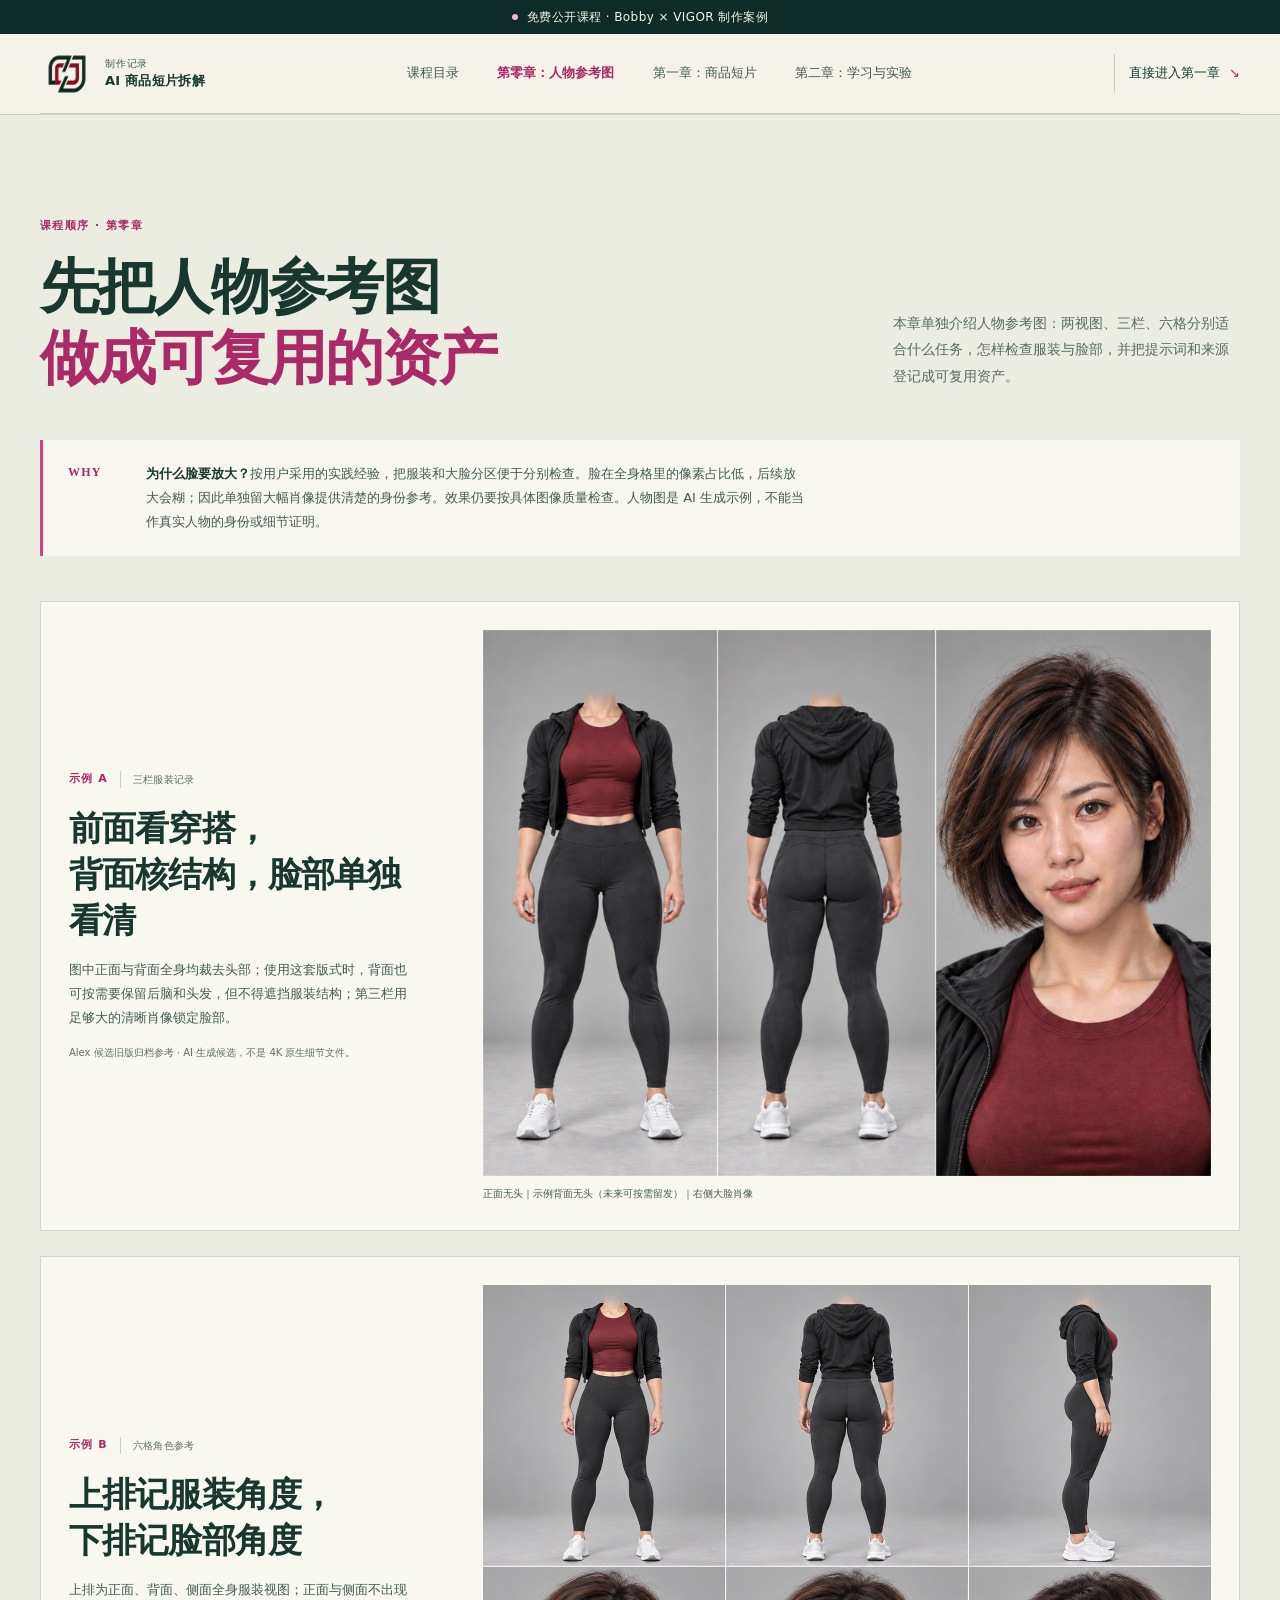
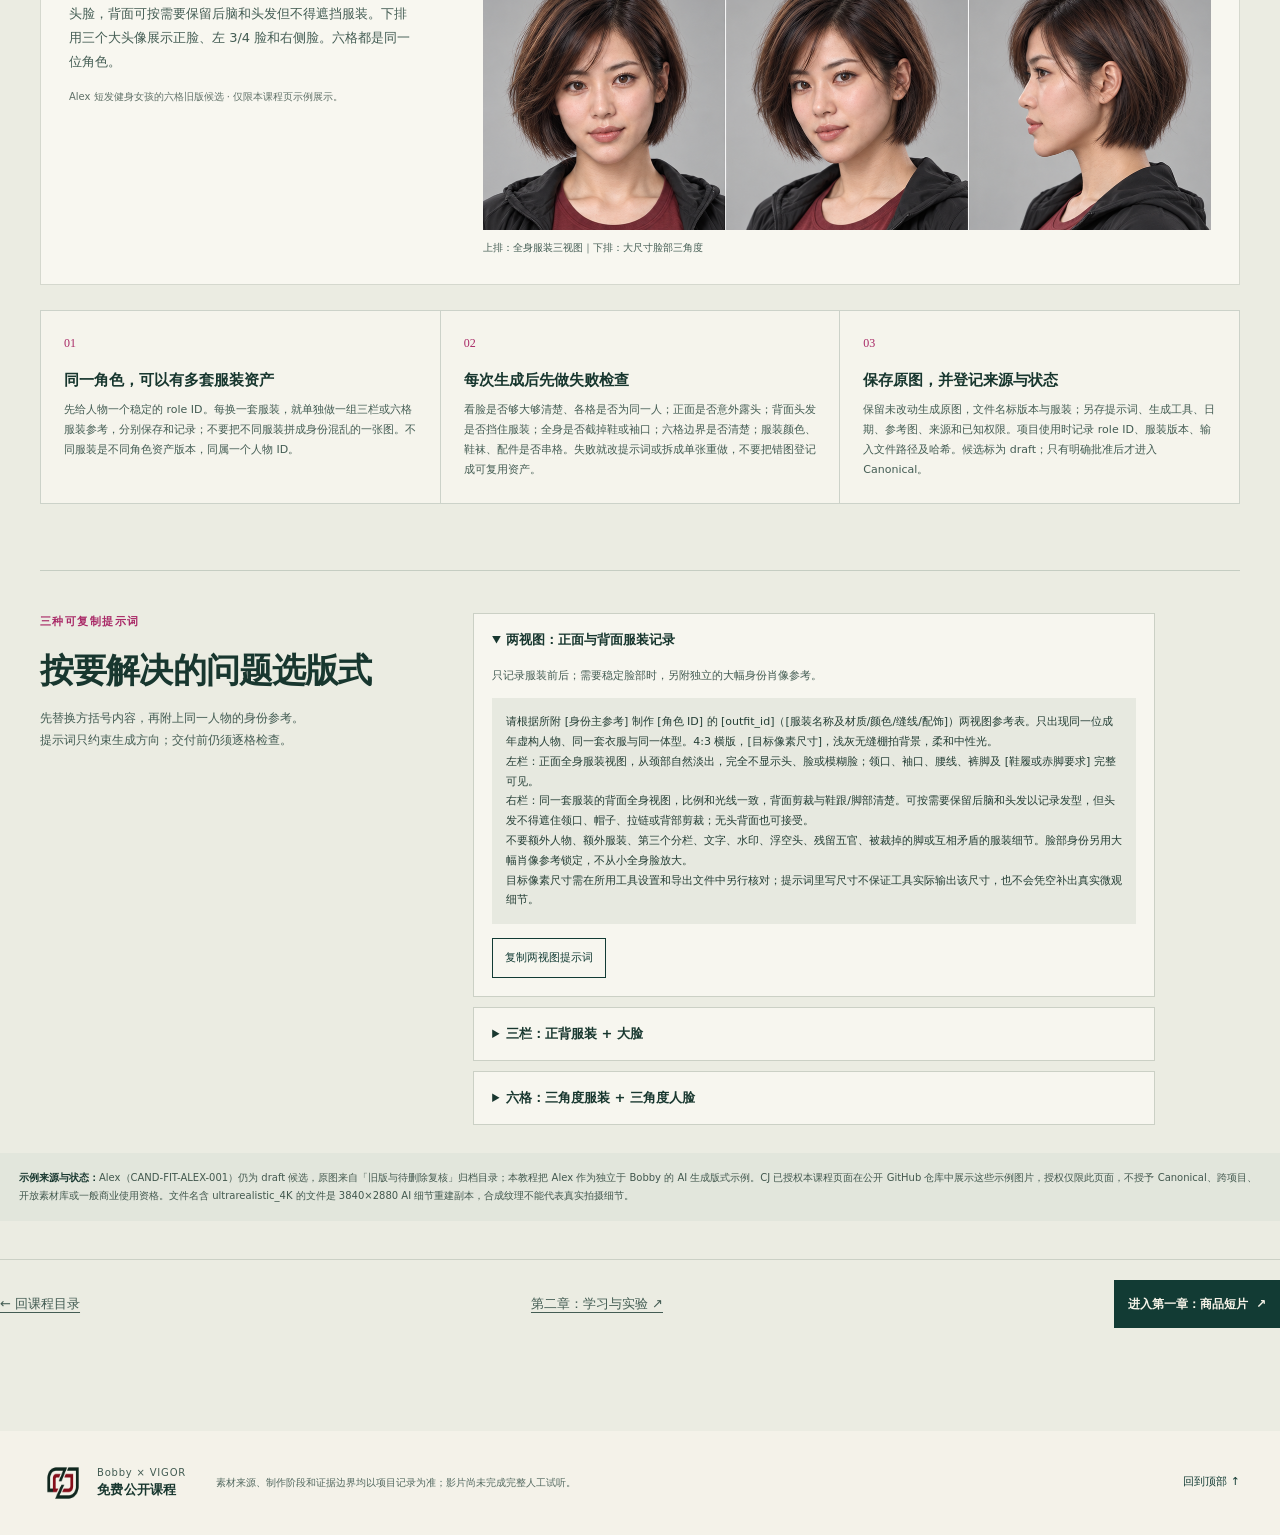
==== commit 17963bca: "Add Golden Laksa learning chapter and original CJ logo" ====
--- a/chapter-0.html
+++ b/chapter-0.html
@@ -5,6 +5,7 @@
   <meta name="viewport" content="width=device-width, initial-scale=1">
   <meta name="theme-color" content="#123b34">
   <meta name="description" content="免费课程第零章：学习两视图、三栏、六格人物参考图，保存提示词并检查可复用资产。">
+  <link rel="icon" type="image/png" href="assets/cj-logo.png">
   <title>第零章｜人物参考图做成可复用资产</title>
   <link rel="stylesheet" href="styles.css">
   <script src="script.js" defer></script>
@@ -13,11 +14,12 @@
   <a class="skip-link" href="#main">跳到正文</a>
   <div class="local-banner"><span class="local-dot" aria-hidden="true"></span>免费公开课程 · Bobby × VIGOR 制作案例</div>
   <header class="site-header">
-    <a class="wordmark" href="index.html" aria-label="返回课程目录"><span class="wordmark-mark" aria-hidden="true">B<span>/</span>V</span><span class="wordmark-copy">制作记录<strong>AI 商品短片拆解</strong></span></a>
+    <a class="wordmark" href="index.html" aria-label="返回课程目录"><img class="wordmark-logo" src="assets/cj-logo.png" width="54" height="54" alt="CJ Logo"><span class="wordmark-copy">制作记录<strong>AI 商品短片拆解</strong></span></a>
     <nav class="main-nav" aria-label="课程导航">
       <a href="index.html">课程目录</a>
       <a href="chapter-0.html" aria-current="page">第零章：人物参考图</a>
       <a href="chapter-1.html">第一章：商品短片</a>
+      <a href="chapter-2.html">第二章：学习与实验</a>
     </nav>
     <a class="header-cta" href="chapter-1.html">直接进入第一章 <span aria-hidden="true">↘</span></a>
   </header>
@@ -73,11 +75,11 @@
         </div></div>
         <p class="example-rights-note"><strong>示例来源与状态：</strong>Alex（CAND-FIT-ALEX-001）仍为 draft 候选，原图来自「旧版与待删除复核」归档目录；本教程把 Alex 作为独立于 Bobby 的 AI 生成版式示例。CJ 已授权本课程页面在公开 GitHub 仓库中展示这些示例图片，授权仅限此页面，不授予 Canonical、跨项目、开放素材库或一般商业使用资格。文件名含 ultrarealistic_4K 的文件是 3840×2880 AI 细节重建副本，合成纹理不能代表真实拍摄细节。</p>
       </div>
-        <div class="chapter-next-links"><a class="text-link" href="index.html">← 回课程目录</a><a class="button button-light" href="chapter-1.html">进入第一章：商品短片 <span aria-hidden="true">↗</span></a></div>
+        <div class="chapter-next-links"><a class="text-link" href="index.html">← 回课程目录</a><a class="text-link" href="chapter-2.html">第二章：学习与实验 ↗</a><a class="button button-light" href="chapter-1.html">进入第一章：商品短片 <span aria-hidden="true">↗</span></a></div>
     </section>
   </main>
 <footer class="site-footer page-wrap">
-    <a class="wordmark footer-wordmark" href="#top"><span class="wordmark-mark" aria-hidden="true">B<span>/</span>V</span><span class="wordmark-copy">Bobby × VIGOR<strong>免费公开课程</strong></span></a>
+    <a class="wordmark footer-wordmark" href="#top"><img class="wordmark-logo" src="assets/cj-logo.png" width="54" height="54" alt="CJ Logo"><span class="wordmark-copy">Bobby × VIGOR<strong>免费公开课程</strong></span></a>
     <p>素材来源、制作阶段和证据边界均以项目记录为准；影片尚未完成完整人工试听。</p>
     <a href="#top" class="back-top">回到顶部 ↑</a>
   </footer>
--- a/styles.css
+++ b/styles.css
@@ -128,7 +128,7 @@
 .heading-inverse h2 { color: #f7f4e9; }
 .heading-inverse h2 em { color: #f2a3c9; }
 .heading-inverse .section-intro { color: #e0e8df; }
-.film-grid { display: grid; grid-template-columns: repeat(2, minmax(0, 1fr)); gap: clamp(28px, 6vw, 82px); }
+.film-grid { display: grid; grid-template-columns: repeat(3, minmax(0, 1fr)); gap: clamp(24px, 3vw, 42px); }
 .film-entry { min-width: 0; }
 .film-meta { display: flex; align-items: center; justify-content: space-between; gap: 10px; margin-bottom: 13px; color: #d5e0d6; font-size: 11px; }
 .film-stage { color: #f2a3c9; font-weight: 700; letter-spacing: .08em; }
@@ -314,6 +314,8 @@
 }
 @media (max-width: 900px) {
   .page-wrap, .site-header { width: min(var(--max), calc(100% - 48px)); }
+  .film-grid { grid-template-columns: repeat(2, minmax(0, 1fr)); }
+  .film-entry-final { grid-column: 1 / -1; width: min(100%, 340px); justify-self: center; }
   .main-nav { gap: 17px; }
   .main-nav a { font-size: 12px; }
   .hero { gap: 38px; }
@@ -382,6 +384,7 @@
   .section-intro { max-width: 43ch; margin-top: 14px; font-size: 12px; }
   .video-section { padding-block: 62px 64px; }
   .film-grid { grid-template-columns: 1fr; gap: 48px; }
+  .film-entry-final { grid-column: auto; width: auto; justify-self: stretch; }
   .film-meta { font-size: 10px; }
   .video-shell { width: min(100%, 310px); }
   .film-entry h3 { margin-top: 17px; font-size: 22px; }
@@ -531,3 +534,106 @@
   .catalog-note a { white-space:normal; }
   .chapter-next-links { align-items:flex-start; flex-direction:column; }
 }
+
+/* Golden Laksa chapter: shared paper / green course language, warm food accents. */
+.gl-chapter { --gl-gold:#97662c; --gl-gold-light:#e4be7b; }
+.gl-chapter .hero-kicker, .gl-chapter .section-kicker { color:var(--gl-gold); }
+.gl-chapter .kicker-rule { background:var(--gl-gold); }
+.gl-chapter h1 em, .gl-chapter h2 em { color:var(--gl-gold); }
+.gl-chapter .section-dark .section-kicker, .gl-chapter .section-dark h2 em,
+.gl-chapter .film-stage, .gl-chapter .film-takeaway { color:var(--gl-gold-light); }
+.gl-hero { display:grid; grid-template-columns:minmax(0,1.15fr) minmax(250px,.7fr); align-items:center; gap:clamp(36px,7vw,90px); padding-block:65px 75px; }
+.gl-hero h1 { margin-bottom:20px; font-size:clamp(42px,5.2vw,66px); line-height:1.2; letter-spacing:-.035em; }
+.gl-hero .hero-deck { max-width:44ch; font-size:16px; }
+.gl-hero-photo { width:min(100%,330px); justify-self:end; transform:rotate(2deg); }
+.gl-hero-photo img { aspect-ratio:3/4; object-fit:cover; }
+.gl-facts { display:grid; grid-template-columns:repeat(3,1fr); gap:16px; max-width:500px; margin:32px 0 0; padding-top:17px; border-top:1px solid var(--line); }
+.gl-facts dt { font-family:var(--serif); font-size:21px; font-weight:700; }
+.gl-facts dd { margin:4px 0 0; color:var(--ink-soft); font-size:11px; }
+.gl-results { display:grid; grid-template-columns:minmax(230px,.55fr) minmax(0,1fr); gap:clamp(26px,4vw,54px); align-items:start; }
+.gl-chapter .video-shell video { aspect-ratio:3/4; }
+.gl-main-film .video-shell { width:min(100%,340px); margin-inline:0; }
+.gl-comparison-film .video-shell { width:100%; }
+.gl-comparison-film .video-shell video { aspect-ratio:4/3; }
+.gl-chapter .film-entry h3 { max-width:none; }
+.gl-chapter .film-entry p { max-width:56ch; }
+.gl-story, .gl-prompts, .gl-experiments { padding-block:clamp(64px,8vw,105px); }
+.gl-beats { display:grid; grid-template-columns:repeat(5,minmax(0,1fr)); gap:18px; margin:0; padding:0; list-style:none; }
+.gl-beats li { min-width:0; }
+.gl-beats figure { border-bottom:2px solid var(--forest); }
+.gl-beats img { width:100%; aspect-ratio:3/4; object-fit:cover; }
+.gl-beats figcaption { padding-block:11px; color:var(--gl-gold); font-size:11px; font-weight:700; }
+.gl-beats h3 { margin:16px 0 7px; font-family:var(--serif); font-size:20px; font-weight:600; line-height:1.45; }
+.gl-beats p { margin:0; color:var(--ink-soft); font-size:12px; line-height:1.85; }
+.gl-note { margin:28px 0 0; color:var(--ink-soft); font-size:11px; line-height:1.85; }
+.gl-workflow .step-index span { color:var(--gl-gold); }
+.gl-two-notes { display:grid; grid-template-columns:1fr 1fr; gap:22px; padding:22px 0; border-top:1px solid var(--line); border-bottom:1px solid var(--line); }
+.gl-two-notes b { font-size:12px; }
+.gl-two-notes p { margin:7px 0 0; color:var(--ink-soft); font-size:12px; line-height:1.9; }
+.gl-wave-still { max-width:300px; margin-block:24px; }
+.gl-wave-still img { width:100%; aspect-ratio:3/4; object-fit:cover; }
+.gl-wave-still figcaption { padding-top:9px; color:var(--ink-soft); font-size:11px; }
+.gl-voice-copy { margin:23px 0; padding:19px 23px; border-left:3px solid var(--gl-gold); background:#eeece1; color:var(--ink); font-family:var(--serif); font-size:17px; line-height:1.85; }
+.gl-check-status { display:grid; grid-template-columns:repeat(3,minmax(0,1fr)); gap:20px; margin-top:25px; padding-top:20px; border-top:1px solid var(--line); }
+.gl-check-status b { color:var(--gl-gold); font-size:12px; }
+.gl-check-status p { margin:8px 0 0; color:var(--ink-soft); font-size:12px; line-height:1.85; }
+.gl-prompts .prompt-fold { margin-block:14px; }
+.gl-prompts pre { max-height:none; margin:18px 0; padding:20px; overflow-wrap:anywhere; white-space:pre-wrap; border:1px solid var(--line); background:#efede2; color:var(--ink); font:12px/1.85 ui-monospace,"Cascadia Code",Consolas,monospace; }
+.gl-prompt-note { margin-top:15px !important; color:var(--ink-soft); font-size:11px !important; }
+.gl-experiments { border-top:1px solid var(--line); }
+.gl-experiment-fold { border-top:1px solid var(--line); }
+.gl-experiment-fold:last-child { border-bottom:1px solid var(--line); }
+.gl-experiment-fold summary { display:list-item; padding:20px 7px; cursor:pointer; }
+.gl-experiment-fold summary span { font-size:14px; font-weight:700; }
+.gl-experiment-fold summary small { display:block; margin:5px 0 0 18px; color:var(--ink-soft); font-size:11px; }
+.gl-experiment-content { display:grid; grid-template-columns:minmax(180px,.58fr) minmax(0,1fr); gap:35px; align-items:center; padding:8px 0 32px; }
+.gl-experiment-content .video-shell { max-width:300px; margin-inline:0; }
+.gl-experiment-content h3 { font-family:var(--serif); font-size:26px; line-height:1.45; }
+.gl-experiment-content p { max-width:50ch; color:var(--ink-soft); font-size:13px; line-height:1.9; }
+.gl-practice { padding-block:65px; }
+.gl-practice-layout { display:grid; grid-template-columns:1fr 1fr; gap:clamp(30px,6vw,75px); }
+.gl-practice h2 { font-size:clamp(29px,3.5vw,43px); line-height:1.3; }
+.gl-practice p { max-width:44ch; color:#d9e4db; font-size:13px; }
+.gl-practice ol { margin:0; padding-left:22px; }
+.gl-practice li { padding:0 0 17px 10px; margin-bottom:17px; border-bottom:1px solid rgb(229 236 226 / .25); }
+.gl-practice li::marker { color:var(--gl-gold-light); }
+.gl-practice li b { display:block; margin-bottom:5px; font-size:14px; }
+.gl-practice li span { color:#d9e4db; font-size:12px; }
+.gl-sources { padding-block:50px; }
+.gl-sources > div:first-child > p:not(.section-kicker) { font-size:13px; }
+.gl-sources .gl-note { max-width:90ch; margin-top:15px; font-size:11px !important; }
+.wordmark-logo { width:54px; height:54px; flex:none; object-fit:contain; }
+.footer-wordmark .wordmark-logo { width:46px; height:46px; }
+.gl-learning { padding-block:clamp(64px,8vw,100px); border-bottom:1px solid var(--line); }
+.gl-reflection { max-width:78ch; color:var(--ink-soft); font-size:15px; line-height:1.95; }
+.gl-next-tests { display:grid; grid-template-columns:repeat(3,minmax(0,1fr)); gap:28px; margin-top:32px; }
+.gl-next-tests article { padding-top:18px; border-top:2px solid var(--forest); }
+.gl-next-tests span { color:var(--gl-gold); font-size:11px; font-weight:700; }
+.gl-next-tests h3 { font-family:var(--serif); font-size:24px; line-height:1.5; margin:10px 0; }
+.gl-next-tests p { color:var(--ink-soft); font-size:13px; line-height:1.85; }
+@media (max-width:1000px) {
+  .gl-beats { grid-template-columns:repeat(3,minmax(0,1fr)); gap:25px; }
+  .gl-chapter .main-nav { gap:16px; }
+  .gl-chapter .main-nav a { font-size:11px; }
+}
+@media (max-width:680px) {
+  .gl-hero { grid-template-columns:1fr; padding-block:48px 58px; gap:35px; }
+  .gl-hero h1 { font-size:clamp(38px,10.5vw,49px); }
+  .gl-hero .hero-kicker { align-items:start; font-size:10px; }
+  .gl-hero .hero-deck { font-size:14px; }
+  .gl-hero-photo { width:min(78%,290px); justify-self:center; }
+  .gl-facts dt { font-size:19px; }
+  .gl-results { grid-template-columns:1fr; gap:46px; }
+  .gl-main-film .video-shell { margin-inline:auto; max-width:290px; }
+  .gl-beats { grid-template-columns:repeat(2,minmax(0,1fr)); gap:25px 16px; }
+  .gl-beats h3 { font-size:19px; }
+  .gl-two-notes, .gl-check-status, .gl-practice-layout { grid-template-columns:1fr; gap:18px; }
+  .gl-experiment-content { grid-template-columns:1fr; gap:26px; }
+  .gl-experiment-content .video-shell { margin-inline:auto; width:min(100%,290px); }
+  .gl-prompts pre { padding:14px; font-size:11px; }
+  .gl-voice-copy { padding:16px; font-size:15px; }
+  .gl-chapter .main-nav { gap:22px; }
+  .wordmark-logo { width:46px; height:46px; }
+  .gl-next-tests { grid-template-columns:1fr; gap:18px; }
+  .gl-reflection { font-size:14px; }
+}
